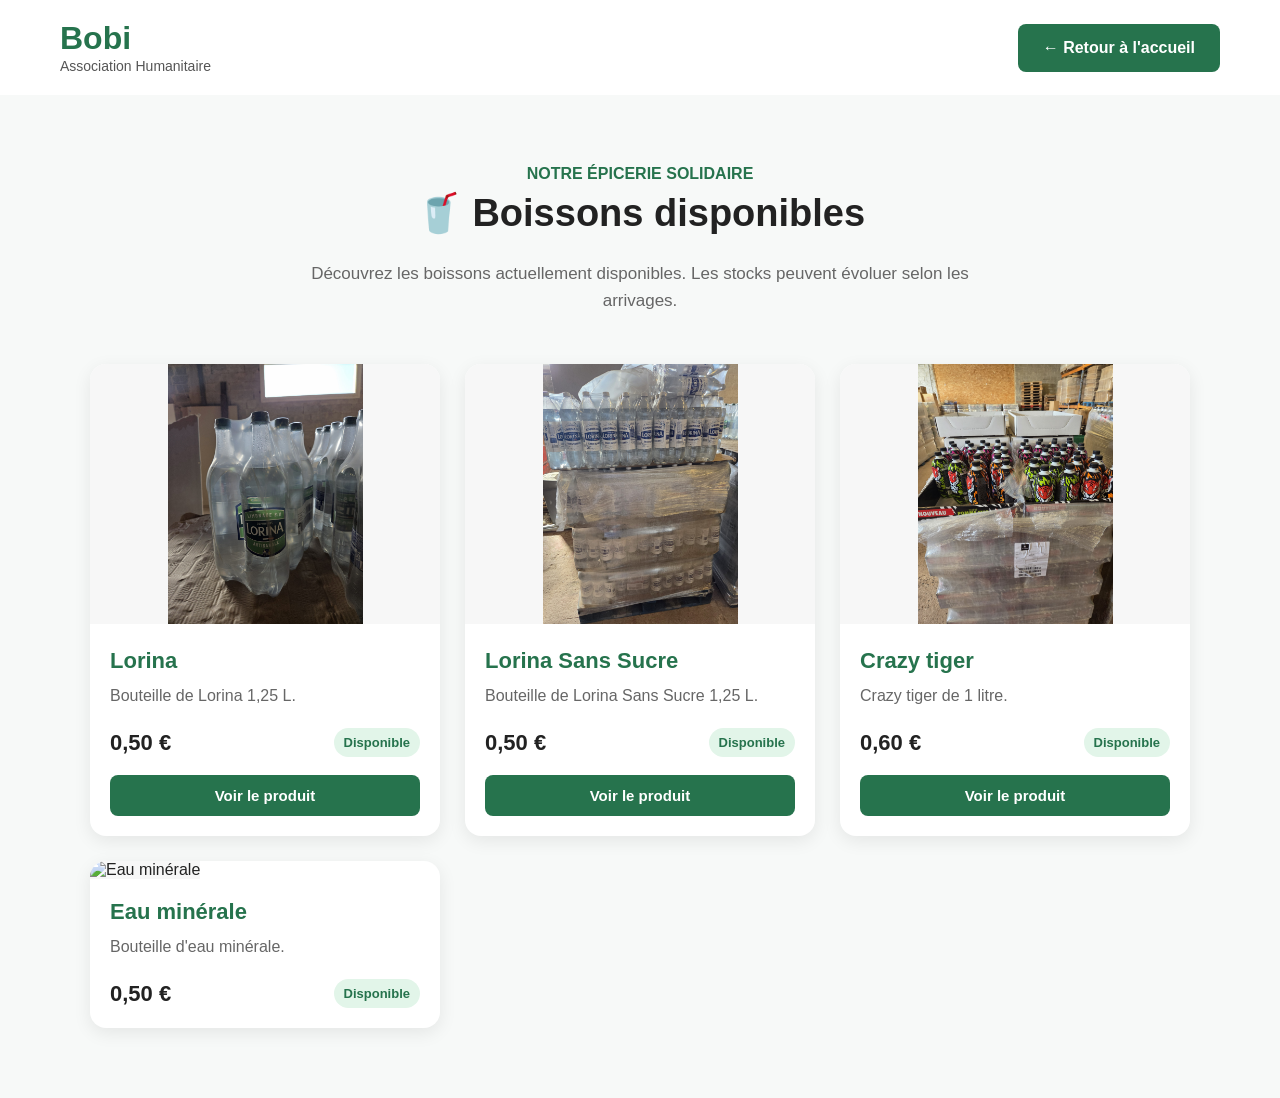
==== boissons.html @ 89bdec0e "Premiere version du site Bobi" ====
<!DOCTYPE html>
<html lang="fr">

<head>
    <meta charset="UTF-8">
    <meta name="viewport" content="width=device-width, initial-scale=1.0">

    <title>Boissons - Bobi</title>

    <link rel="stylesheet" href="style.css">
</head>

<body>

    <!-- =========================
         NAVIGATION
    ========================== -->

    <header>

        <nav class="navbar">

            <div class="logo">
                <h1>Bobi</h1>
                <span>Association Humanitaire</span>
            </div>

            <a href="index.html" class="btn btn-primary">
                ← Retour à l'accueil
            </a>

        </nav>

    </header>


    <!-- =========================
         CATALOGUE
    ========================== -->

    <main class="catalogue">

        <div class="section-title">

            <p>Notre épicerie solidaire</p>

            <h2>🥤 Boissons disponibles</h2>

        </div>


        <p class="catalogue-intro">
            Découvrez les boissons actuellement disponibles.
            Les stocks peuvent évoluer selon les arrivages.
        </p>


        <div class="produits-grid">


            <!-- =========================
                 LORINA
            ========================== -->

            <div class="produit-card">

                <img
                    src="images/boissons/lorina1.jpg"
                    alt="Lorina">

                <div class="produit-content">

                    <h3>Lorina</h3>

                    <p class="produit-description">
                        Bouteille de Lorina 1,25 L.
                    </p>

                    <div class="produit-footer">

                        <span class="prix">
                            0,50 €
                        </span>

                        <span class="stock disponible">
                            Disponible
                        </span>

                    </div>


                    <button
                        class="btn-produit"
                        onclick="ouvrirProduit(
                            'Lorina',
                            '0,50 €',
                            'Bouteille de Lorina 1,25 L.',
                            'Disponible',
                            [
                                'images/boissons/lorina1.jpg',
                                'images/boissons/lorina2.jpg'
                            ]
                        )">

                        Voir le produit

                    </button>

                </div>

            </div>


            <!-- =========================
                 LORINA SANS SUCRE
            ========================== -->

            <div class="produit-card">

                <img
                    src="images/boissons/lorina_sans_sucre.jpg"
                    alt="Lorina Sans Sucre">

                <div class="produit-content">

                    <h3>Lorina Sans Sucre</h3>

                   <p class="produit-description">
    Bouteille de Lorina Sans Sucre 1,25 L.
</p>

                    <div class="produit-footer">

                        <span class="prix">
                            0,50 €
                        </span>

                        <span class="stock disponible">
                            Disponible
                        </span>

                    </div>


                    <button
                        class="btn-produit"
                        onclick="ouvrirProduit(
                            'Lorina Sans Sucre',
                            '0,50 €',
                            'Bouteille de Lorina 1,25 L sans sucre.',
                            'Disponible',
                            [
                                'images/boissons/lorina_sans_sucre.jpg'
                            ]
                        )">

                        Voir le produit

                    </button>

                </div>

            </div>


            <!-- =========================
                 crazytiger
            ========================== -->

            <div class="produit-card">

                <img
                    src="images/boissons/crazytiger1.jpg"
                    alt="Crazy tiger">

                <div class="produit-content">

                    <h3>Crazy tiger</h3>

                    <p class="produit-description">
                        Crazy tiger de 1 litre.
                    </p>

                    <div class="produit-footer">

                        <span class="prix">
                            0,60 €
                        </span>

                        <span class="stock disponible">
                            Disponible
                        </span>

                    </div>
                    <button
                        class="btn-produit"
                        onclick="ouvrirProduit(
                            'Crazy tiger',
                            '0,60 €',
                            'Bouteille de crazy tiger.',
                            'Disponible',
                            [
                                'images/boissons/crazytiger1.jpg',
                                'images/boissons/crazytiger2.jpg',
                                'images/boissons/crazytiger3.jpg',
                                'images/boissons/crazytiger4.jpg'
                            ]
                        )">

                        Voir le produit

                    </button>

                </div>

            </div>


            <!-- =========================
                 EAU MINERALE
            ========================== -->

            <div class="produit-card">

                <img
                    src="images/boissons/eau.jpg"
                    alt="Eau minérale">

                <div class="produit-content">

                    <h3>Eau minérale</h3>

                    <p class="produit-description">
                        Bouteille d'eau minérale.
                    </p>

                    <div class="produit-footer">

                        <span class="prix">
                            0,50 €
                        </span>

                        <span class="stock disponible">
                            Disponible
                        </span>

                    </div>

                </div>

            </div>


        </div>

    </main>


    <!-- =========================
         POPUP PRODUIT
         Une seule popup pour TOUS
         les produits
    ========================== -->

    <div
        class="modal-produit"
        id="modal-produit">


        <div class="modal-contenu">


            <!-- CROIX -->

            <button
                class="modal-fermer"
                onclick="fermerProduit()"
                aria-label="Fermer">

                ×

            </button>


            <!-- GALERIE -->

            <div class="modal-galerie">

                <img
                    id="modal-image-principale"
                    class="modal-image-principale"
                    src=""
                    alt="Produit">


                <div
                    class="modal-miniatures"
                    id="modal-miniatures">
                </div>

            </div>


            <!-- INFORMATIONS -->

            <div class="modal-infos">

                <p class="petit-titre">
                    Boissons
                </p>

                <h2 id="modal-nom"></h2>


                <p
                    class="modal-description"
                    id="modal-description">
                </p>


                <p
                    class="modal-prix"
                    id="modal-prix">
                </p>


                <span
                    class="stock disponible"
                    id="modal-stock">
                </span>

            </div>


        </div>

    </div>


    <!-- JAVASCRIPT -->

    <script src="script.js"></script>

</body>

</html>
---- style.css ----
/* On retire les marges par défaut du navigateur */
* {
    margin: 0;
    padding: 0;
    box-sizing: border-box;
}


/* STYLE GENERAL */
body {
    font-family: Arial, sans-serif;
    background-color: #ffffff;
    color: #222;
}


/* =========================
   BARRE DE NAVIGATION
========================= */

header {
    background-color: white;
    box-shadow: 0 2px 10px rgba(0, 0, 0, 0.1);
}

.navbar {
    max-width: 1200px;
    margin: auto;

    display: flex;
    justify-content: space-between;
    align-items: center;

    padding: 20px;
}


/* LOGO */

.logo h1 {
    color: #26734d;
    font-size: 32px;
}

.logo span {
    font-size: 14px;
    color: #555;
}


/* MENU */

.nav-links {
    display: flex;
    list-style: none;
    gap: 25px;
}

.nav-links a {
    text-decoration: none;
    color: #333;
    font-weight: bold;
}

.nav-links a:hover {
    color: #26734d;
}


/* =========================
   ACCUEIL
========================= */

.hero {
    min-height: 650px;

    display: flex;
    justify-content: center;
    align-items: center;

    text-align: center;

    padding: 40px 20px;

    background:
        linear-gradient(
            rgba(0, 0, 0, 0.55),
            rgba(0, 0, 0, 0.55)
        ),
        url("images/accueil.jpg");

    background-size: cover;
    background-position: center;
    background-repeat: no-repeat;

    color: white;
}
.hero-content {
    max-width: 850px;
}

.hero .petit-titre {
    color: #d8f2e4;
}

.hero h2 {
    font-size: 58px;
    margin-bottom: 20px;
    color: white;
}

.hero p {
    font-size: 20px;
    line-height: 1.6;
    margin-bottom: 30px;
    color: white;
}


/* BOUTONS */

.hero-buttons {
    display: flex;
    justify-content: center;
    gap: 15px;
}

.btn {
    display: inline-block;

    padding: 15px 25px;

    text-decoration: none;

    border-radius: 8px;

    font-weight: bold;

    transition: 0.3s;
}

.btn-primary {
    background-color: #26734d;
    color: white;
}

.btn-primary:hover {
    background-color: #185236;
}

.btn-secondary {
    border: 2px solid #26734d;
    color: #26734d;
}

.btn-secondary:hover {
    background-color: #26734d;
    color: white;
}


/* =========================
   SECTIONS
========================= */

.section {
    max-width: 1000px;

    margin: auto;

    padding: 80px 20px;

    text-align: center;
}

.section h2 {
    font-size: 36px;

    color: #26734d;

    margin-bottom: 20px;
}

.section p {
    font-size: 18px;

    line-height: 1.7;

    color: #555;
}
/* =========================
   SERVICES
========================= */

.services {
    background-color: #f7f9f8;
    padding: 80px 20px;
}

.section-title {
    text-align: center;
    margin-bottom: 45px;
}

.section-title p {
    color: #26734d;
    font-weight: bold;
    text-transform: uppercase;
    margin-bottom: 8px;
}

.section-title h2 {
    font-size: 38px;
    color: #222;
}

.services-grid {
    max-width: 1100px;
    margin: auto;

    display: grid;
    grid-template-columns: repeat(4, 1fr);
    gap: 20px;
}

.service-card {
    background-color: white;

    padding: 30px 20px;

    border-radius: 14px;

    text-align: center;

    box-shadow: 0 4px 15px rgba(0, 0, 0, 0.08);

    transition: 0.3s;
}

.service-card:hover {
    transform: translateY(-8px);
    box-shadow: 0 8px 22px rgba(0, 0, 0, 0.12);
}

.service-icon {
    font-size: 45px;
    margin-bottom: 15px;
}

.service-card h3 {
    color: #26734d;
    margin-bottom: 10px;
    font-size: 20px;
}

.service-card p {
    color: #666;
    line-height: 1.5;
    font-size: 15px;
}
/* =========================
   BENEVOLES
========================= */

.benevoles {
    padding: 90px 20px;
    background-color: #ffffff;
}

.benevoles-content {
    max-width: 1100px;
    margin: auto;

    display: grid;
    grid-template-columns: 1.4fr 1fr;
    gap: 50px;

    align-items: center;
}

.benevoles-text h2 {
    font-size: 42px;
    color: #222;

    margin-bottom: 20px;
}

.benevoles-text p {
    color: #555;
    font-size: 18px;
    line-height: 1.7;

    margin-bottom: 20px;
}

.benevoles-box {
    background-color: #edf7f1;

    padding: 35px;

    border-radius: 18px;

    box-shadow: 0 6px 20px rgba(0, 0, 0, 0.08);
}

.benevoles-box h3 {
    color: #26734d;
    font-size: 25px;

    margin-bottom: 20px;
}

.benevoles-box ul {
    list-style: none;
}

.benevoles-box li {
    background-color: white;

    padding: 14px 16px;

    margin-bottom: 12px;

    border-radius: 8px;

    font-size: 17px;
}
/* =========================
   HORAIRES
========================= */

.horaires {
    padding: 90px 20px;
    background-color: #f7f9f8;
}

.horaires-container {
    max-width: 1100px;
    margin: auto;

    display: grid;
    grid-template-columns: 1.3fr 1fr;
    gap: 40px;

    align-items: stretch;
}

.horaires-card {
    background-color: white;
    border-radius: 18px;
    padding: 30px;

    box-shadow: 0 6px 20px rgba(0, 0, 0, 0.08);
}

.horaire-ligne {
    display: flex;
    justify-content: space-between;
    align-items: center;

    padding: 18px 0;

    border-bottom: 1px solid #e6e6e6;
}

.horaire-ligne:last-child {
    border-bottom: none;
}

.horaire-ligne span {
    color: #26734d;
    font-weight: bold;
    font-size: 18px;
}

.horaire-ligne strong {
    color: #333;
}


/* BLOC CONTACT */

.rdv-card {
    background-color: #26734d;
    color: white;

    border-radius: 18px;

    padding: 40px;

    display: flex;
    flex-direction: column;
    justify-content: center;

    box-shadow: 0 6px 20px rgba(0, 0, 0, 0.08);
}

.rdv-card .petit-titre {
    color: #d8f2e4;
}

.rdv-card h3 {
    font-size: 30px;
    margin-bottom: 20px;
}

.rdv-card p {
    line-height: 1.7;
    margin-bottom: 25px;
}

.rdv-card .btn-primary {
    background-color: white;
    color: #26734d;

    text-align: center;
}

.rdv-card .btn-primary:hover {
    background-color: #edf7f1;
}
/* =========================
   CONTACT / LOCALISATION
========================= */

.contact {
    padding: 90px 20px;
    background-color: white;
}

.contact-container {
    max-width: 1100px;
    margin: auto;

    display: grid;
    grid-template-columns: 1fr 1.4fr;
    gap: 40px;
}

.contact-infos {
    display: flex;
    flex-direction: column;
    gap: 20px;
}

.contact-item {
    background-color: #f7f9f8;

    padding: 25px;

    border-radius: 14px;

    border-left: 5px solid #26734d;
}

.contact-item h3 {
    color: #26734d;

    margin-bottom: 10px;

    font-size: 20px;
}

.contact-item p {
    color: #555;

    line-height: 1.6;
}

.contact-item a {
    color: #26734d;

    text-decoration: none;

    font-weight: bold;
}

.contact-item a:hover {
    text-decoration: underline;
}


/* CARTE GOOGLE MAPS */

.map-container {
    min-height: 430px;

    border-radius: 18px;

    overflow: hidden;

    box-shadow: 0 6px 20px rgba(0, 0, 0, 0.1);
}

.map-container iframe {
    display: block;

    width: 100%;
    height: 100%;
}
/* =========================
   FOOTER
========================= */

.footer {
    background-color: #173c2b;
    color: white;

    padding-top: 60px;
}

.footer-container {
    max-width: 1100px;
    margin: auto;

    display: grid;
    grid-template-columns: 1.5fr 1fr 1fr;
    gap: 50px;

    padding: 0 20px 50px;
}

.footer h2 {
    font-size: 36px;
    margin-bottom: 5px;
}

.footer-logo p {
    font-weight: bold;
    margin-bottom: 15px;
}

.footer-logo span {
    color: #c9d8d0;
    line-height: 1.6;
}

.footer h3 {
    margin-bottom: 20px;
}

.footer-links {
    display: flex;
    flex-direction: column;
}

.footer-links a,
.footer-contact a {
    color: #dce8e2;
    text-decoration: none;

    margin-bottom: 10px;
}

.footer-links a:hover,
.footer-contact a:hover {
    color: white;
}

.footer-contact p {
    color: #dce8e2;
    margin-bottom: 8px;
}

.footer-bottom {
    border-top: 1px solid rgba(255, 255, 255, 0.15);

    text-align: center;

    padding: 20px;

    color: #c9d8d0;

    font-size: 14px;
}
/* =========================
   RESPONSIVE TABLETTE
========================= */

@media (max-width: 900px) {

    .navbar {
        flex-direction: column;
        gap: 20px;
    }

    .nav-links {
        flex-wrap: wrap;
        justify-content: center;
    }

    .services-grid {
        grid-template-columns: repeat(2, 1fr);
    }

    .benevoles-content {
        grid-template-columns: 1fr;
    }

    .horaires-container {
        grid-template-columns: 1fr;
    }

    .contact-container {
        grid-template-columns: 1fr;
    }

    .footer-container {
        grid-template-columns: 1fr 1fr;
    }

}
/* =========================
   MENU MOBILE
========================= */

.menu-toggle {
    display: none;
    background: none;
    border: none;
    font-size: 32px;
    color: #26734d;
    cursor: pointer;
}


/* =========================
   RESPONSIVE TELEPHONE
========================= */

@media (max-width: 600px) {

    .navbar {
        padding: 15px;
        flex-direction: row;
        flex-wrap: wrap;
    }

    .logo {
        text-align: left;
    }

    .menu-toggle {
        display: block;
    }

    .nav-links {
        display: none;
        width: 100%;
        flex-direction: column;
        gap: 12px;
        background-color: white;
        padding: 20px 0;
        margin-top: 15px;
        border-top: 1px solid #eeeeee;
    }

    .nav-links.active {
        display: flex;
    }

    .nav-links li {
        text-align: center;
    }

    .nav-links a {
        display: block;
        padding: 10px;
        font-size: 14px;
    }


    /* ACCUEIL */

    .hero {
        min-height: 520px;
    }

    .hero h2 {
        font-size: 38px;
    }

    .hero p {
        font-size: 17px;
    }

    .hero-buttons {
        flex-direction: column;
    }

    .btn {
        width: 100%;
        text-align: center;
    }


    /* TITRES */

    .section-title h2 {
        font-size: 30px;
    }

    .section h2 {
        font-size: 30px;
    }


    /* SERVICES */

    .services-grid {
        grid-template-columns: 1fr;
    }


    /* BENEVOLES */

    .benevoles-text h2 {
        font-size: 32px;
    }


    /* HORAIRES */

    .horaire-ligne {
        flex-direction: column;
        align-items: flex-start;
        gap: 8px;
    }

    .horaires-card {
        padding: 20px;
    }

    .rdv-card {
        padding: 30px 20px;
    }


    /* GOOGLE MAPS */

    .map-container {
        min-height: 350px;
    }


    /* FOOTER */

    .footer-container {
        grid-template-columns: 1fr;
        text-align: center;
    }
}
.service-link {
    text-decoration: none;
    color: inherit;
    cursor: pointer;
}
/* =========================
   CATALOGUE
========================= */

.catalogue {
    min-height: 100vh;
    padding: 70px 20px;
    background-color: #f7f9f8;
}

.catalogue-intro {
    max-width: 700px;
    margin: -20px auto 50px;
    text-align: center;
    color: #666;
    font-size: 17px;
    line-height: 1.6;
}


/* GRILLE DES PRODUITS */

.produits-grid {
    max-width: 1100px;
    margin: auto;

    display: grid;
    grid-template-columns: repeat(3, 1fr);

    gap: 25px;
}


/* CARTE PRODUIT */

.produit-card {
    background-color: white;

    border-radius: 16px;

    overflow: hidden;

    box-shadow: 0 5px 18px rgba(0, 0, 0, 0.08);

    transition: 0.3s;
}

.produit-card:hover {
    transform: translateY(-6px);

    box-shadow: 0 10px 25px rgba(0, 0, 0, 0.13);
}


/* PHOTO */

.produit-card img {
    width: 100%;
    height: 260px;

    object-fit: contain;

    background: white;
}

/* INFORMATIONS */

.produit-content {
    padding: 20px;
}

.produit-content h3 {
    color: #26734d;

    font-size: 22px;

    margin-bottom: 10px;
}

.produit-description {
    color: #666;

    line-height: 1.5;

    margin-bottom: 20px;
}


/* PRIX + STOCK */

.produit-footer {
    display: flex;
    justify-content: space-between;
    align-items: center;

    gap: 10px;
}

.prix {
    font-size: 22px;
    font-weight: bold;

    color: #222;
}

.stock {
    padding: 7px 10px;

    border-radius: 20px;

    font-size: 13px;

    font-weight: bold;
}

.disponible {
    background-color: #e2f5e9;
    color: #26734d;
}


/* TELEPHONE */

@media (max-width: 800px) {

    .produits-grid {
        grid-template-columns: repeat(2, 1fr);
    }

}

@media (max-width: 550px) {

    .produits-grid {
        grid-template-columns: 1fr;
    }

}
/* =========================
   POPUP PRODUIT
========================= */

.modal-produit {
    display: none;

    position: fixed;
    top: 0;
    left: 0;

    width: 100%;
    height: 100%;

    background-color: rgba(0, 0, 0, 0.65);

    z-index: 9999;

    padding: 30px;

    overflow-y: auto;
}

/* Quand JavaScript ajoute "active", la popup apparaît */
.modal-produit.active {
    display: flex;
    justify-content: center;
    align-items: center;
}

.modal-contenu {
    position: relative;

    width: 100%;
    max-width: 900px;

    background-color: white;

    border-radius: 20px;

    padding: 30px;

    display: grid;
    grid-template-columns: 1.2fr 1fr;

    gap: 35px;

    box-shadow: 0 20px 60px rgba(0, 0, 0, 0.25);
}


/* CROIX FERMER */

.modal-fermer {
    position: absolute;

    top: 15px;
    right: 18px;

    width: 40px;
    height: 40px;

    border: none;
    border-radius: 50%;

    background-color: #f1f1f1;

    font-size: 28px;
    cursor: pointer;
}

.modal-fermer:hover {
    background-color: #e1e1e1;
}


/* GRANDE PHOTO */

.modal-image-principale {
    width: 100%;
    height: 420px;

    object-fit: contain;

    background-color: #f7f7f7;

    border-radius: 14px;
}


/* MINIATURES */

.modal-miniatures {
    display: flex;
    gap: 10px;

    margin-top: 15px;
}

.modal-miniatures img {
    width: 80px;
    height: 80px;

    object-fit: cover;

    border-radius: 10px;

    cursor: pointer;

    border: 2px solid transparent;
}

.modal-miniatures img:hover {
    border-color: #26734d;
}


/* INFOS */

.modal-infos {
    display: flex;
    flex-direction: column;

    justify-content: center;
}

.modal-infos h2 {
    font-size: 38px;

    margin-bottom: 15px;
}

.modal-description {
    color: #666;

    font-size: 18px;

    line-height: 1.6;

    margin-bottom: 25px;
}

.modal-prix {
    font-size: 30px;
    font-weight: bold;

    margin-bottom: 20px;
}


/* TELEPHONE */

@media (max-width: 700px) {

    .modal-contenu {
        grid-template-columns: 1fr;
    }

    .modal-image-principale {
        height: 300px;
    }

    .modal-produit.active {
        align-items: flex-start;
    }
}
.produits-grid {
    max-width: 1100px;
    margin: auto;

    display: grid;
    grid-template-columns: repeat(3, 1fr);
    gap: 25px;
}
.produit-card {
    background-color: white;
    border-radius: 16px;
    overflow: hidden;

    box-shadow: 0 5px 18px rgba(0, 0, 0, 0.08);

    transition: 0.3s;
}
.btn-produit {
    width: 100%;
    margin-top: 18px;
    padding: 12px 16px;

    border: none;
    border-radius: 8px;

    background-color: #26734d;
    color: white;

    font-size: 15px;
    font-weight: bold;

    cursor: pointer;
}

.btn-produit:hover {
    background-color: #185236;
}
.produit-card > img {
    width: 100%;
    height: 260px;
    object-fit: contain;
    background-color: #f7f7f7;
}
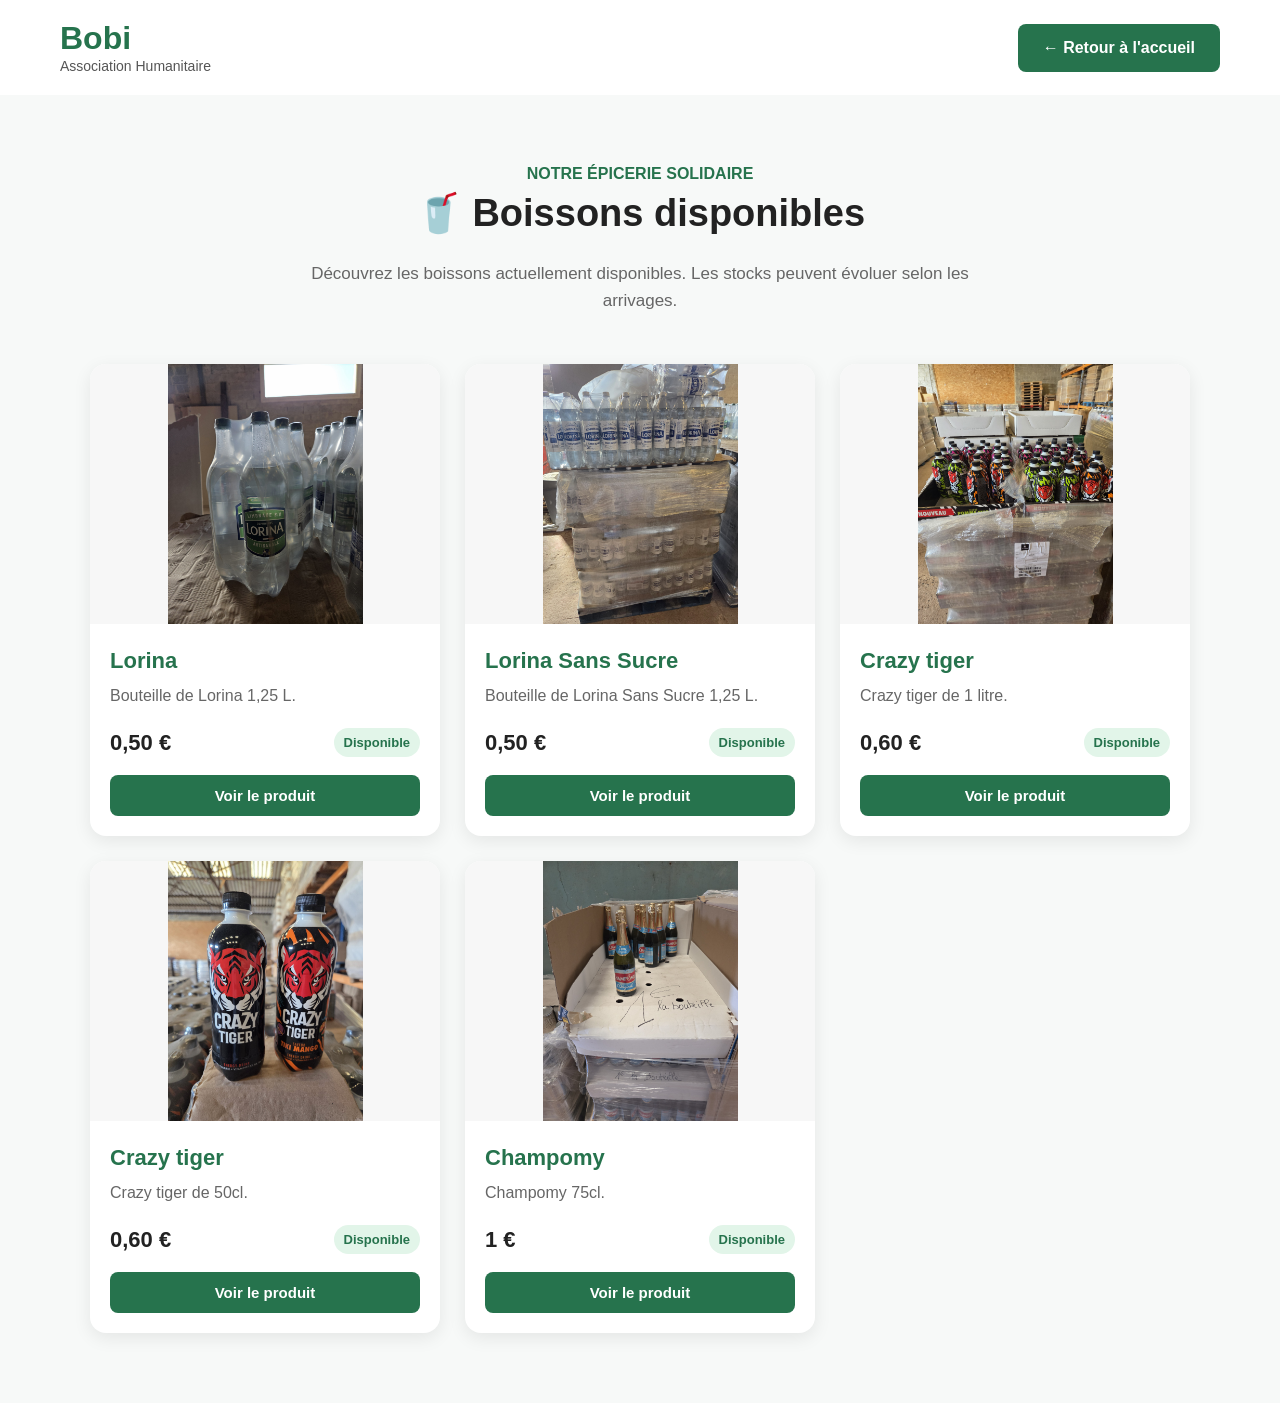
==== commit 0842373d: "Ajout des produits alimentaires" ====
--- a/boissons.html
+++ b/boissons.html
@@ -215,29 +215,28 @@
 
             </div>
 
-
-            <!-- =========================
-                 EAU MINERALE
+               <!-- =========================
+                 minicrazytiger
             ========================== -->
 
             <div class="produit-card">
 
                 <img
-                    src="images/boissons/eau.jpg"
-                    alt="Eau minérale">
+                    src="images/boissons/minicrazytiger.jpg"
+                    alt="Crazy tiger">
 
                 <div class="produit-content">
 
-                    <h3>Eau minérale</h3>
+                    <h3>Crazy tiger</h3>
 
                     <p class="produit-description">
-                        Bouteille d'eau minérale.
+                        Crazy tiger de 50cl.
                     </p>
 
                     <div class="produit-footer">
 
                         <span class="prix">
-                            0,50 €
+                            0,60 €
                         </span>
 
                         <span class="stock disponible">
@@ -245,15 +244,77 @@
                         </span>
 
                     </div>
-
-                </div>
-
-            </div>
-
-
-        </div>
-
-    </main>
+                    <button
+                        class="btn-produit"
+                        onclick="ouvrirProduit(
+                            'Crazy tiger',
+                            '0,60 €',
+                            'Bouteille de crazy tiger.',
+                            'Disponible',
+                            [
+                                'images/boissons/crazytiger1.jpg',
+                               
+                            ]
+                        )">
+
+                        Voir le produit
+
+                    </button>
+
+                </div>
+
+            </div>
+
+
+               <!-- =========================
+                 Champomy
+            ========================== -->
+
+            <div class="produit-card">
+
+                <img
+                    src="images/boissons/champomy.jpg"
+                    alt="Champomy">
+
+                <div class="produit-content">
+
+                    <h3>Champomy</h3>
+
+                    <p class="produit-description">
+                        Champomy 75cl.
+                    </p>
+
+                    <div class="produit-footer">
+
+                        <span class="prix">
+                            1 €
+                        </span>
+
+                        <span class="stock disponible">
+                            Disponible
+                        </span>
+
+                    </div>
+                    <button
+                        class="btn-produit"
+                        onclick="ouvrirProduit(
+                            'champomy',
+                            '1 €',
+                            'Bouteille de Champomy.',
+                            'Disponible',
+                            [
+                                'images/boissons/Champomy.jpg',
+                                
+                            ]
+                        )">
+
+                        Voir le produit
+
+                    </button>
+
+                </div>
+
+            </div>
 
 
     <!-- =========================
